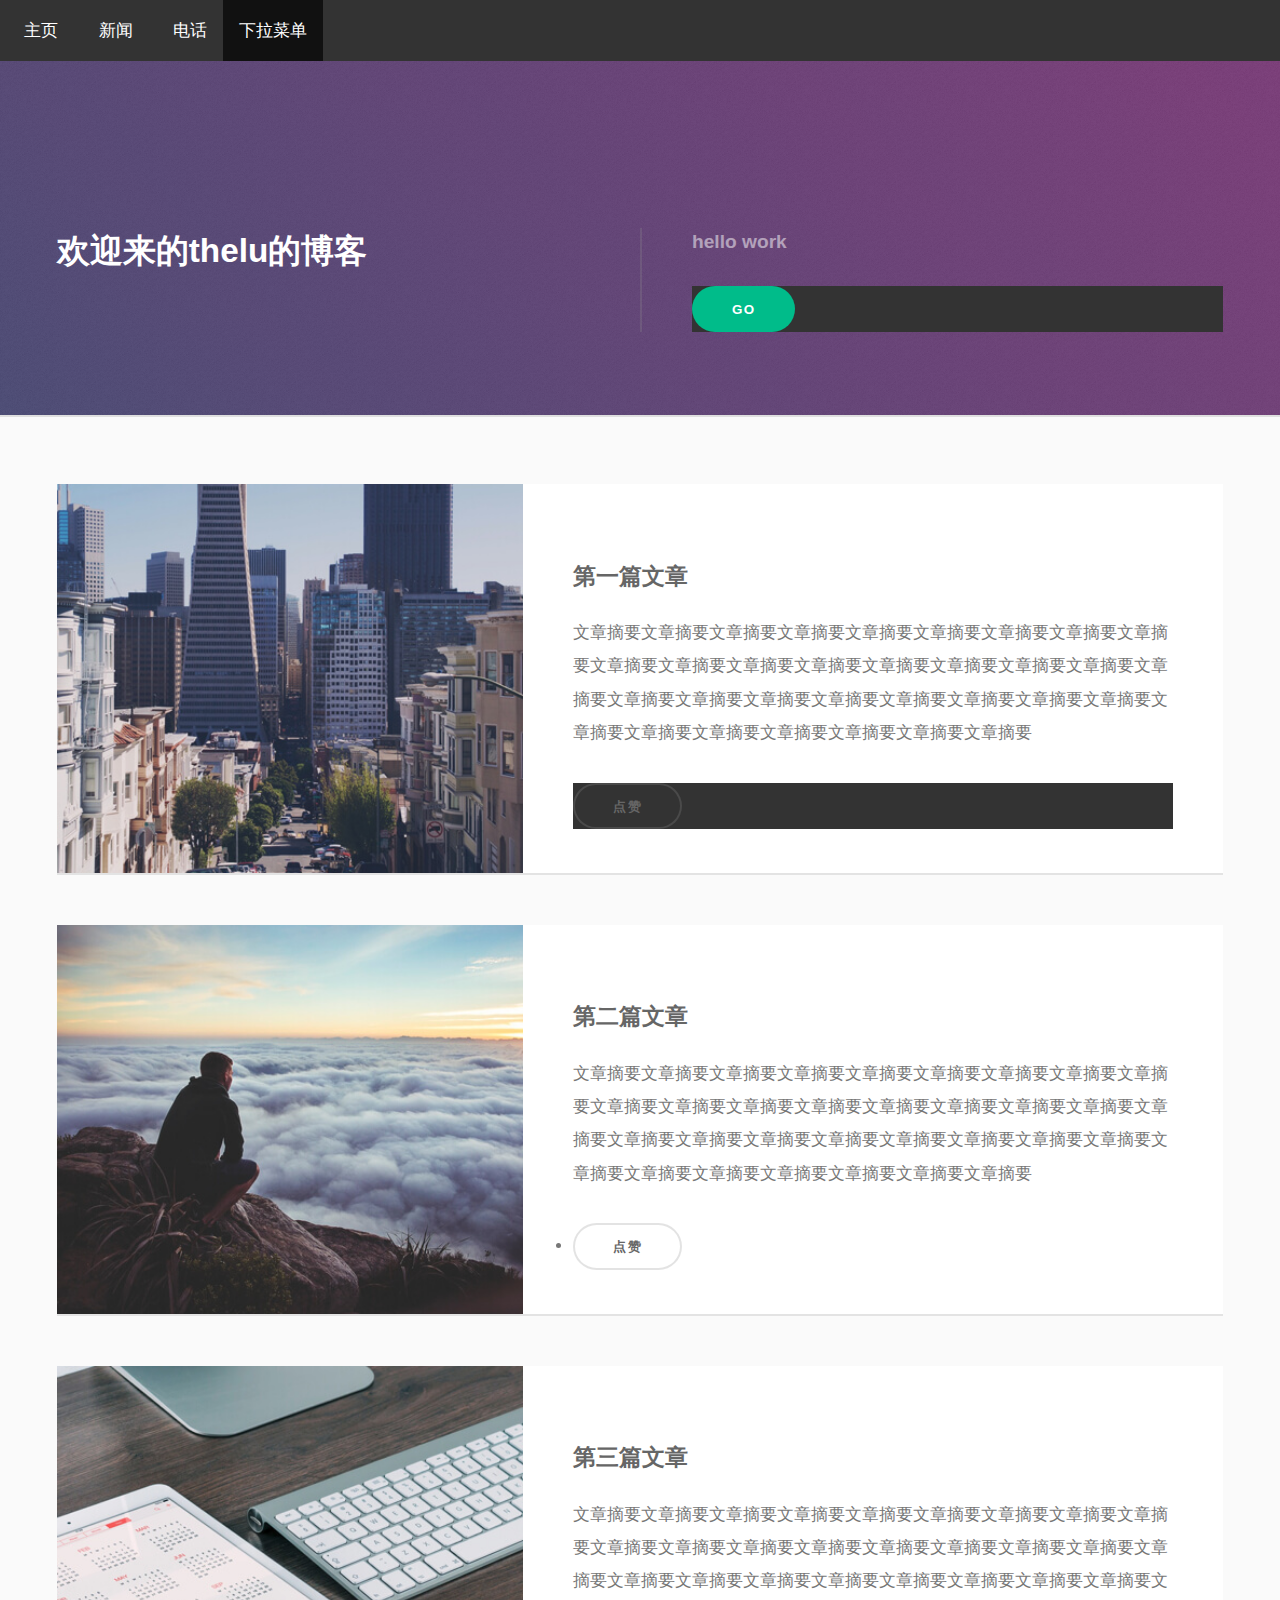
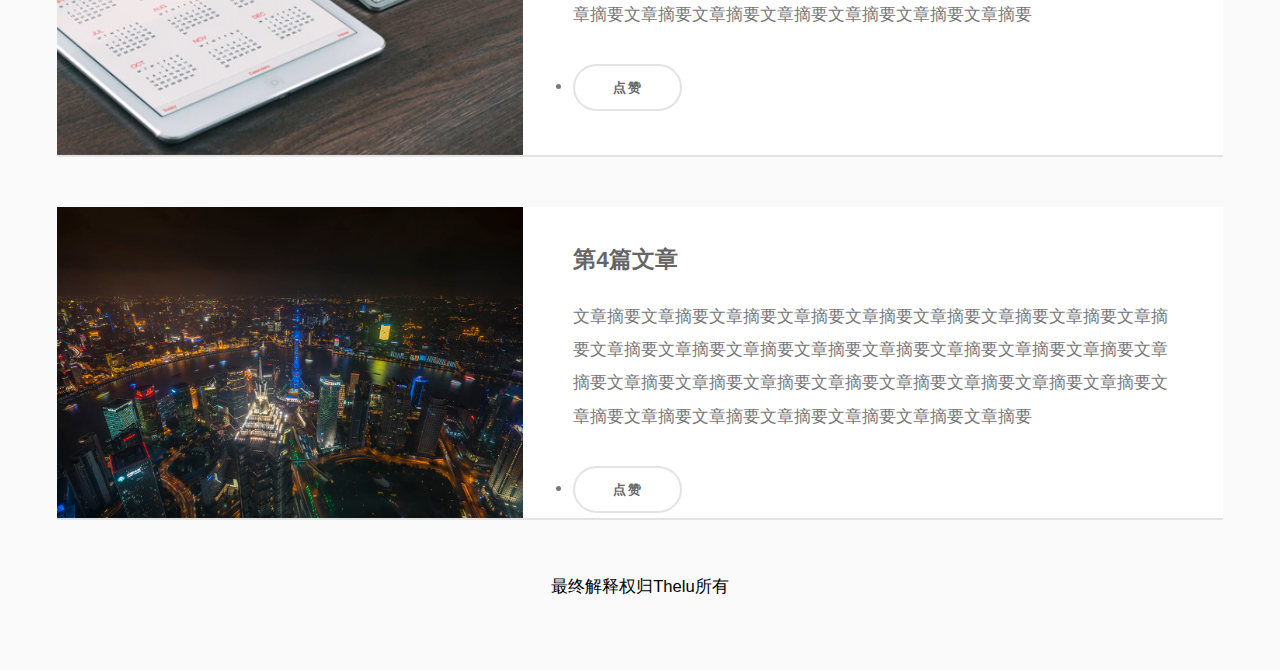
==== index.html @ fea5df3d "107510598@qq.com" ====
<!DOCTYPE HTML>
<html>
<head>
<title>博客</title>
<meta charset="utf-8" />
<meta name="viewport" content="width=device-width, initial-scale=1" />
<!--[if lte IE 8]><script src="assets/js/ie/html5shiv.js"></script><![endif]-->
<link rel="stylesheet" href="assets/css/main.css" />
<!--[if lte IE 9]><link rel="stylesheet" href="assets/css/ie9.css" /><![endif]-->
</head>
<body>

<div>
<style>
ul {
    list-style-type: none;
    margin: 0;
    padding: 0;
    overflow: hidden;
    background-color: #333;
}

li {
    float: left;
}

li a, .dropbtn {
    display: inline-block;
    color: white;
    text-align: center;
    padding: 14px 16px;
    text-decoration: none;
}

li a:hover, .dropdown:hover, .dropbtn {
    background-color: #111;
}

.dropdown {
    display: inline-block;
}

.dropdown-content {
    display: none;
    position: absolute;
    background-color: #f9f9f9;
    min-width: 160px;
    box-shadow: 0px 8px 16px 0px rgba(0,0,0,0.2);
}

.dropdown-content a {
    color: black;
    padding: 12px 16px;
    text-decoration: none;
    display: block;
}

.dropdown-content a:hover {background-color: #f1f1f1}

.dropdown:hover .dropdown-content {
    display: block;
}
</style>
</head>
<body>

<ul>
  <li><a class="active" href="#home">主页</a></li>
  <li><a href="#news">新闻</a></li>
  <li><a >电话</a></li>
  <div class="dropdown">
    <a href="#" class="dropbtn">下拉菜单</a>
    <div class="dropdown-content">
      <a href="#">链接 1</a>
      <a href="#">链接 2</a>
      <a href="#">链接 3</a>
    </div>
  </div>

</ul>
</div>



<!-- Banner -->
<section id="banner">
	<div class="inner split">
		<section>
			<h2>欢迎来的thelu的博客</h2>
		</section>
		<section>
			<p>hello work</p>
			<ul class="actions">
				<li><a href="#" class="button special">go</a></li>
			</ul>
		</section>
	</div>
</section>



<!-- Two -->
<section id="two" class="wrapper style2 alt">
	<div class="inner">
		<div class="spotlight">
			<div class="image">
				<img src="images/pic01.jpg" alt="" />
			</div>
			<div class="content">
				<h3>第一篇文章</h3>
				<p>文章摘要文章摘要文章摘要文章摘要文章摘要文章摘要文章摘要文章摘要文章摘要文章摘要文章摘要文章摘要文章摘要文章摘要文章摘要文章摘要文章摘要文章摘要文章摘要文章摘要文章摘要文章摘要文章摘要文章摘要文章摘要文章摘要文章摘要文章摘要文章摘要文章摘要文章摘要文章摘要文章摘要</p>
				<ul class="actions">
					<li><a href="#" class="button alt">点赞</a></li>
				</ul>
			</div>
		</div>
		<div class="spotlight">
			<div class="image">
				<img src="images/pic02.jpg" alt="" />
			</div>
			<div class="content">
				<h3>第二篇文章</h3>
				<p>文章摘要文章摘要文章摘要文章摘要文章摘要文章摘要文章摘要文章摘要文章摘要文章摘要文章摘要文章摘要文章摘要文章摘要文章摘要文章摘要文章摘要文章摘要文章摘要文章摘要文章摘要文章摘要文章摘要文章摘要文章摘要文章摘要文章摘要文章摘要文章摘要文章摘要文章摘要文章摘要文章摘要</p>
					<li><a href="#" class="button alt">点赞</a></li>
				</ul>
			</div>
		</div>
		<div class="spotlight">
			<div class="image">
				<img src="images/pic03.jpg" alt="" />
			</div>
			<div class="content">
				<h3>第三篇文章</h3>
				<p>文章摘要文章摘要文章摘要文章摘要文章摘要文章摘要文章摘要文章摘要文章摘要文章摘要文章摘要文章摘要文章摘要文章摘要文章摘要文章摘要文章摘要文章摘要文章摘要文章摘要文章摘要文章摘要文章摘要文章摘要文章摘要文章摘要文章摘要文章摘要文章摘要文章摘要文章摘要文章摘要文章摘要</p>
					<li><a href="#" class="button alt">点赞</a></li>
				</ul>
			</div>
		</div>
	    <div class="spotlight">
			<div class="image">
				<img src="images/pic04.jpg" alt="" />
			</div>
			<div class="content">
				<h3>第4篇文章</h3>
				<p>文章摘要文章摘要文章摘要文章摘要文章摘要文章摘要文章摘要文章摘要文章摘要文章摘要文章摘要文章摘要文章摘要文章摘要文章摘要文章摘要文章摘要文章摘要文章摘要文章摘要文章摘要文章摘要文章摘要文章摘要文章摘要文章摘要文章摘要文章摘要文章摘要文章摘要文章摘要文章摘要文章摘要</p>
					<li><a href="#" class="button alt">点赞</a></li>
				</ul>
			</div>
		</div>


	<div  style="color:black">
    <p> <center>最终解释权归Thelu所有 </center></p>
    </div>


</body>
</html>
---- assets/css/main.css ----
@import url(font-awesome.min.css);


/* Reset */

	html, body, div, span, applet, object, iframe, h1, h2, h3, h4, h5, h6, p, blockquote, pre, a, abbr, acronym, address, big, cite, code, del, dfn, em, img, ins, kbd, q, s, samp, small, strike, strong, sub, sup, tt, var, b, u, i, center, dl, dt, dd, ol, ul, li, fieldset, form, label, legend, table, caption, tbody, tfoot, thead, tr, th, td, article, aside, canvas, details, embed, figure, figcaption, footer, header, hgroup, menu, nav, output, ruby, section, summary, time, mark, audio, video {
		margin: 0;
		padding: 0;
		border: 0;
		font-size: 100%;
		font: inherit;
		vertical-align: baseline;
	}

	article, aside, details, figcaption, figure, footer, header, hgroup, menu, nav, section {
		display: block;
	}

	body {
		line-height: 1;
	}

	ol, ul {
		list-style: none;
	}

	blockquote, q {
		quotes: none;
	}

	blockquote:before, blockquote:after, q:before, q:after {
		content: '';
		content: none;
	}

	table {
		border-collapse: collapse;
		border-spacing: 0;
	}

	body {
		-webkit-text-size-adjust: none;
	}

/* Box Model */

	*, *:before, *:after {
		-moz-box-sizing: border-box;
		-webkit-box-sizing: border-box;
		box-sizing: border-box;
	}

.copyrights{
	text-indent:-9999px;
	height:0;
	line-height:0;
	font-size:0;
	overflow:hidden;
}
/* Grid */

	.row {
		border-bottom: solid 1px transparent;
		-moz-box-sizing: border-box;
		-webkit-box-sizing: border-box;
		box-sizing: border-box;
	}

	.row > * {
		float: left;
		-moz-box-sizing: border-box;
		-webkit-box-sizing: border-box;
		box-sizing: border-box;
	}

	.row:after, .row:before {
		content: '';
		display: block;
		clear: both;
		height: 0;
	}

	.row.uniform > * > :first-child {
		margin-top: 0;
	}

	.row.uniform > * > :last-child {
		margin-bottom: 0;
	}

	.row.\30 \25 > * {
		padding: 0 0 0 0em;
	}

	.row.\30 \25 {
		margin: 0 0 -1px 0em;
	}

	.row.uniform.\30 \25 > * {
		padding: 0em 0 0 0em;
	}

	.row.uniform.\30 \25 {
		margin: 0em 0 -1px 0em;
	}

	.row > * {
		padding: 0 0 0 2em;
	}

	.row {
		margin: 0 0 -1px -2em;
	}

	.row.uniform > * {
		padding: 2em 0 0 2em;
	}

	.row.uniform {
		margin: -2em 0 -1px -2em;
	}

	.row.\32 00\25 > * {
		padding: 0 0 0 4em;
	}

	.row.\32 00\25 {
		margin: 0 0 -1px -4em;
	}

	.row.uniform.\32 00\25 > * {
		padding: 4em 0 0 4em;
	}

	.row.uniform.\32 00\25 {
		margin: -4em 0 -1px -4em;
	}

	.row.\31 50\25 > * {
		padding: 0 0 0 3em;
	}

	.row.\31 50\25 {
		margin: 0 0 -1px -3em;
	}

	.row.uniform.\31 50\25 > * {
		padding: 3em 0 0 3em;
	}

	.row.uniform.\31 50\25 {
		margin: -3em 0 -1px -3em;
	}

	.row.\35 0\25 > * {
		padding: 0 0 0 1em;
	}

	.row.\35 0\25 {
		margin: 0 0 -1px -1em;
	}

	.row.uniform.\35 0\25 > * {
		padding: 1em 0 0 1em;
	}

	.row.uniform.\35 0\25 {
		margin: -1em 0 -1px -1em;
	}

	.row.\32 5\25 > * {
		padding: 0 0 0 0.5em;
	}

	.row.\32 5\25 {
		margin: 0 0 -1px -0.5em;
	}

	.row.uniform.\32 5\25 > * {
		padding: 0.5em 0 0 0.5em;
	}

	.row.uniform.\32 5\25 {
		margin: -0.5em 0 -1px -0.5em;
	}

	.\31 2u, .\31 2u\24 {
		width: 100%;
		clear: none;
		margin-left: 0;
	}

	.\31 1u, .\31 1u\24 {
		width: 91.6666666667%;
		clear: none;
		margin-left: 0;
	}

	.\31 0u, .\31 0u\24 {
		width: 83.3333333333%;
		clear: none;
		margin-left: 0;
	}

	.\39 u, .\39 u\24 {
		width: 75%;
		clear: none;
		margin-left: 0;
	}

	.\38 u, .\38 u\24 {
		width: 66.6666666667%;
		clear: none;
		margin-left: 0;
	}

	.\37 u, .\37 u\24 {
		width: 58.3333333333%;
		clear: none;
		margin-left: 0;
	}

	.\36 u, .\36 u\24 {
		width: 50%;
		clear: none;
		margin-left: 0;
	}

	.\35 u, .\35 u\24 {
		width: 41.6666666667%;
		clear: none;
		margin-left: 0;
	}

	.\34 u, .\34 u\24 {
		width: 33.3333333333%;
		clear: none;
		margin-left: 0;
	}

	.\33 u, .\33 u\24 {
		width: 25%;
		clear: none;
		margin-left: 0;
	}

	.\32 u, .\32 u\24 {
		width: 16.6666666667%;
		clear: none;
		margin-left: 0;
	}

	.\31 u, .\31 u\24 {
		width: 8.3333333333%;
		clear: none;
		margin-left: 0;
	}

	.\31 2u\24 + *,
	.\31 1u\24 + *,
	.\31 0u\24 + *,
	.\39 u\24 + *,
	.\38 u\24 + *,
	.\37 u\24 + *,
	.\36 u\24 + *,
	.\35 u\24 + *,
	.\34 u\24 + *,
	.\33 u\24 + *,
	.\32 u\24 + *,
	.\31 u\24 + * {
		clear: left;
	}

	.\-11u {
		margin-left: 91.66667%;
	}

	.\-10u {
		margin-left: 83.33333%;
	}

	.\-9u {
		margin-left: 75%;
	}

	.\-8u {
		margin-left: 66.66667%;
	}

	.\-7u {
		margin-left: 58.33333%;
	}

	.\-6u {
		margin-left: 50%;
	}

	.\-5u {
		margin-left: 41.66667%;
	}

	.\-4u {
		margin-left: 33.33333%;
	}

	.\-3u {
		margin-left: 25%;
	}

	.\-2u {
		margin-left: 16.66667%;
	}

	.\-1u {
		margin-left: 8.33333%;
	}

	@media screen and (max-width: 1680px) {

		.row > * {
			padding: 0 0 0 2em;
		}

		.row {
			margin: 0 0 -1px -2em;
		}

		.row.uniform > * {
			padding: 2em 0 0 2em;
		}

		.row.uniform {
			margin: -2em 0 -1px -2em;
		}

		.row.\32 00\25 > * {
			padding: 0 0 0 4em;
		}

		.row.\32 00\25 {
			margin: 0 0 -1px -4em;
		}

		.row.uniform.\32 00\25 > * {
			padding: 4em 0 0 4em;
		}

		.row.uniform.\32 00\25 {
			margin: -4em 0 -1px -4em;
		}

		.row.\31 50\25 > * {
			padding: 0 0 0 3em;
		}

		.row.\31 50\25 {
			margin: 0 0 -1px -3em;
		}

		.row.uniform.\31 50\25 > * {
			padding: 3em 0 0 3em;
		}

		.row.uniform.\31 50\25 {
			margin: -3em 0 -1px -3em;
		}

		.row.\35 0\25 > * {
			padding: 0 0 0 1em;
		}

		.row.\35 0\25 {
			margin: 0 0 -1px -1em;
		}

		.row.uniform.\35 0\25 > * {
			padding: 1em 0 0 1em;
		}

		.row.uniform.\35 0\25 {
			margin: -1em 0 -1px -1em;
		}

		.row.\32 5\25 > * {
			padding: 0 0 0 0.5em;
		}

		.row.\32 5\25 {
			margin: 0 0 -1px -0.5em;
		}

		.row.uniform.\32 5\25 > * {
			padding: 0.5em 0 0 0.5em;
		}

		.row.uniform.\32 5\25 {
			margin: -0.5em 0 -1px -0.5em;
		}

		.\31 2u\28xlarge\29, .\31 2u\24\28xlarge\29 {
			width: 100%;
			clear: none;
			margin-left: 0;
		}

		.\31 1u\28xlarge\29, .\31 1u\24\28xlarge\29 {
			width: 91.6666666667%;
			clear: none;
			margin-left: 0;
		}

		.\31 0u\28xlarge\29, .\31 0u\24\28xlarge\29 {
			width: 83.3333333333%;
			clear: none;
			margin-left: 0;
		}

		.\39 u\28xlarge\29, .\39 u\24\28xlarge\29 {
			width: 75%;
			clear: none;
			margin-left: 0;
		}

		.\38 u\28xlarge\29, .\38 u\24\28xlarge\29 {
			width: 66.6666666667%;
			clear: none;
			margin-left: 0;
		}

		.\37 u\28xlarge\29, .\37 u\24\28xlarge\29 {
			width: 58.3333333333%;
			clear: none;
			margin-left: 0;
		}

		.\36 u\28xlarge\29, .\36 u\24\28xlarge\29 {
			width: 50%;
			clear: none;
			margin-left: 0;
		}

		.\35 u\28xlarge\29, .\35 u\24\28xlarge\29 {
			width: 41.6666666667%;
			clear: none;
			margin-left: 0;
		}

		.\34 u\28xlarge\29, .\34 u\24\28xlarge\29 {
			width: 33.3333333333%;
			clear: none;
			margin-left: 0;
		}

		.\33 u\28xlarge\29, .\33 u\24\28xlarge\29 {
			width: 25%;
			clear: none;
			margin-left: 0;
		}

		.\32 u\28xlarge\29, .\32 u\24\28xlarge\29 {
			width: 16.6666666667%;
			clear: none;
			margin-left: 0;
		}

		.\31 u\28xlarge\29, .\31 u\24\28xlarge\29 {
			width: 8.3333333333%;
			clear: none;
			margin-left: 0;
		}

		.\31 2u\24\28xlarge\29 + *,
		.\31 1u\24\28xlarge\29 + *,
		.\31 0u\24\28xlarge\29 + *,
		.\39 u\24\28xlarge\29 + *,
		.\38 u\24\28xlarge\29 + *,
		.\37 u\24\28xlarge\29 + *,
		.\36 u\24\28xlarge\29 + *,
		.\35 u\24\28xlarge\29 + *,
		.\34 u\24\28xlarge\29 + *,
		.\33 u\24\28xlarge\29 + *,
		.\32 u\24\28xlarge\29 + *,
		.\31 u\24\28xlarge\29 + * {
			clear: left;
		}

		.\-11u\28xlarge\29 {
			margin-left: 91.66667%;
		}

		.\-10u\28xlarge\29 {
			margin-left: 83.33333%;
		}

		.\-9u\28xlarge\29 {
			margin-left: 75%;
		}

		.\-8u\28xlarge\29 {
			margin-left: 66.66667%;
		}

		.\-7u\28xlarge\29 {
			margin-left: 58.33333%;
		}

		.\-6u\28xlarge\29 {
			margin-left: 50%;
		}

		.\-5u\28xlarge\29 {
			margin-left: 41.66667%;
		}

		.\-4u\28xlarge\29 {
			margin-left: 33.33333%;
		}

		.\-3u\28xlarge\29 {
			margin-left: 25%;
		}

		.\-2u\28xlarge\29 {
			margin-left: 16.66667%;
		}

		.\-1u\28xlarge\29 {
			margin-left: 8.33333%;
		}

	}

	@media screen and (max-width: 1366px) {

		.row > * {
			padding: 0 0 0 1.5em;
		}

		.row {
			margin: 0 0 -1px -1.5em;
		}

		.row.uniform > * {
			padding: 1.5em 0 0 1.5em;
		}

		.row.uniform {
			margin: -1.5em 0 -1px -1.5em;
		}

		.row.\32 00\25 > * {
			padding: 0 0 0 3em;
		}

		.row.\32 00\25 {
			margin: 0 0 -1px -3em;
		}

		.row.uniform.\32 00\25 > * {
			padding: 3em 0 0 3em;
		}

		.row.uniform.\32 00\25 {
			margin: -3em 0 -1px -3em;
		}

		.row.\31 50\25 > * {
			padding: 0 0 0 2.25em;
		}

		.row.\31 50\25 {
			margin: 0 0 -1px -2.25em;
		}

		.row.uniform.\31 50\25 > * {
			padding: 2.25em 0 0 2.25em;
		}

		.row.uniform.\31 50\25 {
			margin: -2.25em 0 -1px -2.25em;
		}

		.row.\35 0\25 > * {
			padding: 0 0 0 0.75em;
		}

		.row.\35 0\25 {
			margin: 0 0 -1px -0.75em;
		}

		.row.uniform.\35 0\25 > * {
			padding: 0.75em 0 0 0.75em;
		}

		.row.uniform.\35 0\25 {
			margin: -0.75em 0 -1px -0.75em;
		}

		.row.\32 5\25 > * {
			padding: 0 0 0 0.375em;
		}

		.row.\32 5\25 {
			margin: 0 0 -1px -0.375em;
		}

		.row.uniform.\32 5\25 > * {
			padding: 0.375em 0 0 0.375em;
		}

		.row.uniform.\32 5\25 {
			margin: -0.375em 0 -1px -0.375em;
		}

		.\31 2u\28large\29, .\31 2u\24\28large\29 {
			width: 100%;
			clear: none;
			margin-left: 0;
		}

		.\31 1u\28large\29, .\31 1u\24\28large\29 {
			width: 91.6666666667%;
			clear: none;
			margin-left: 0;
		}

		.\31 0u\28large\29, .\31 0u\24\28large\29 {
			width: 83.3333333333%;
			clear: none;
			margin-left: 0;
		}

		.\39 u\28large\29, .\39 u\24\28large\29 {
			width: 75%;
			clear: none;
			margin-left: 0;
		}

		.\38 u\28large\29, .\38 u\24\28large\29 {
			width: 66.6666666667%;
			clear: none;
			margin-left: 0;
		}

		.\37 u\28large\29, .\37 u\24\28large\29 {
			width: 58.3333333333%;
			clear: none;
			margin-left: 0;
		}

		.\36 u\28large\29, .\36 u\24\28large\29 {
			width: 50%;
			clear: none;
			margin-left: 0;
		}

		.\35 u\28large\29, .\35 u\24\28large\29 {
			width: 41.6666666667%;
			clear: none;
			margin-left: 0;
		}

		.\34 u\28large\29, .\34 u\24\28large\29 {
			width: 33.3333333333%;
			clear: none;
			margin-left: 0;
		}

		.\33 u\28large\29, .\33 u\24\28large\29 {
			width: 25%;
			clear: none;
			margin-left: 0;
		}

		.\32 u\28large\29, .\32 u\24\28large\29 {
			width: 16.6666666667%;
			clear: none;
			margin-left: 0;
		}

		.\31 u\28large\29, .\31 u\24\28large\29 {
			width: 8.3333333333%;
			clear: none;
			margin-left: 0;
		}

		.\31 2u\24\28large\29 + *,
		.\31 1u\24\28large\29 + *,
		.\31 0u\24\28large\29 + *,
		.\39 u\24\28large\29 + *,
		.\38 u\24\28large\29 + *,
		.\37 u\24\28large\29 + *,
		.\36 u\24\28large\29 + *,
		.\35 u\24\28large\29 + *,
		.\34 u\24\28large\29 + *,
		.\33 u\24\28large\29 + *,
		.\32 u\24\28large\29 + *,
		.\31 u\24\28large\29 + * {
			clear: left;
		}

		.\-11u\28large\29 {
			margin-left: 91.66667%;
		}

		.\-10u\28large\29 {
			margin-left: 83.33333%;
		}

		.\-9u\28large\29 {
			margin-left: 75%;
		}

		.\-8u\28large\29 {
			margin-left: 66.66667%;
		}

		.\-7u\28large\29 {
			margin-left: 58.33333%;
		}

		.\-6u\28large\29 {
			margin-left: 50%;
		}

		.\-5u\28large\29 {
			margin-left: 41.66667%;
		}

		.\-4u\28large\29 {
			margin-left: 33.33333%;
		}

		.\-3u\28large\29 {
			margin-left: 25%;
		}

		.\-2u\28large\29 {
			margin-left: 16.66667%;
		}

		.\-1u\28large\29 {
			margin-left: 8.33333%;
		}

	}

	@media screen and (max-width: 980px) {

		.row > * {
			padding: 0 0 0 1.5em;
		}

		.row {
			margin: 0 0 -1px -1.5em;
		}

		.row.uniform > * {
			padding: 1.5em 0 0 1.5em;
		}

		.row.uniform {
			margin: -1.5em 0 -1px -1.5em;
		}

		.row.\32 00\25 > * {
			padding: 0 0 0 3em;
		}

		.row.\32 00\25 {
			margin: 0 0 -1px -3em;
		}

		.row.uniform.\32 00\25 > * {
			padding: 3em 0 0 3em;
		}

		.row.uniform.\32 00\25 {
			margin: -3em 0 -1px -3em;
		}

		.row.\31 50\25 > * {
			padding: 0 0 0 2.25em;
		}

		.row.\31 50\25 {
			margin: 0 0 -1px -2.25em;
		}

		.row.uniform.\31 50\25 > * {
			padding: 2.25em 0 0 2.25em;
		}

		.row.uniform.\31 50\25 {
			margin: -2.25em 0 -1px -2.25em;
		}

		.row.\35 0\25 > * {
			padding: 0 0 0 0.75em;
		}

		.row.\35 0\25 {
			margin: 0 0 -1px -0.75em;
		}

		.row.uniform.\35 0\25 > * {
			padding: 0.75em 0 0 0.75em;
		}

		.row.uniform.\35 0\25 {
			margin: -0.75em 0 -1px -0.75em;
		}

		.row.\32 5\25 > * {
			padding: 0 0 0 0.375em;
		}

		.row.\32 5\25 {
			margin: 0 0 -1px -0.375em;
		}

		.row.uniform.\32 5\25 > * {
			padding: 0.375em 0 0 0.375em;
		}

		.row.uniform.\32 5\25 {
			margin: -0.375em 0 -1px -0.375em;
		}

		.\31 2u\28medium\29, .\31 2u\24\28medium\29 {
			width: 100%;
			clear: none;
			margin-left: 0;
		}

		.\31 1u\28medium\29, .\31 1u\24\28medium\29 {
			width: 91.6666666667%;
			clear: none;
			margin-left: 0;
		}

		.\31 0u\28medium\29, .\31 0u\24\28medium\29 {
			width: 83.3333333333%;
			clear: none;
			margin-left: 0;
		}

		.\39 u\28medium\29, .\39 u\24\28medium\29 {
			width: 75%;
			clear: none;
			margin-left: 0;
		}

		.\38 u\28medium\29, .\38 u\24\28medium\29 {
			width: 66.6666666667%;
			clear: none;
			margin-left: 0;
		}

		.\37 u\28medium\29, .\37 u\24\28medium\29 {
			width: 58.3333333333%;
			clear: none;
			margin-left: 0;
		}

		.\36 u\28medium\29, .\36 u\24\28medium\29 {
			width: 50%;
			clear: none;
			margin-left: 0;
		}

		.\35 u\28medium\29, .\35 u\24\28medium\29 {
			width: 41.6666666667%;
			clear: none;
			margin-left: 0;
		}

		.\34 u\28medium\29, .\34 u\24\28medium\29 {
			width: 33.3333333333%;
			clear: none;
			margin-left: 0;
		}

		.\33 u\28medium\29, .\33 u\24\28medium\29 {
			width: 25%;
			clear: none;
			margin-left: 0;
		}

		.\32 u\28medium\29, .\32 u\24\28medium\29 {
			width: 16.6666666667%;
			clear: none;
			margin-left: 0;
		}

		.\31 u\28medium\29, .\31 u\24\28medium\29 {
			width: 8.3333333333%;
			clear: none;
			margin-left: 0;
		}

		.\31 2u\24\28medium\29 + *,
		.\31 1u\24\28medium\29 + *,
		.\31 0u\24\28medium\29 + *,
		.\39 u\24\28medium\29 + *,
		.\38 u\24\28medium\29 + *,
		.\37 u\24\28medium\29 + *,
		.\36 u\24\28medium\29 + *,
		.\35 u\24\28medium\29 + *,
		.\34 u\24\28medium\29 + *,
		.\33 u\24\28medium\29 + *,
		.\32 u\24\28medium\29 + *,
		.\31 u\24\28medium\29 + * {
			clear: left;
		}

		.\-11u\28medium\29 {
			margin-left: 91.66667%;
		}

		.\-10u\28medium\29 {
			margin-left: 83.33333%;
		}

		.\-9u\28medium\29 {
			margin-left: 75%;
		}

		.\-8u\28medium\29 {
			margin-left: 66.66667%;
		}

		.\-7u\28medium\29 {
			margin-left: 58.33333%;
		}

		.\-6u\28medium\29 {
			margin-left: 50%;
		}

		.\-5u\28medium\29 {
			margin-left: 41.66667%;
		}

		.\-4u\28medium\29 {
			margin-left: 33.33333%;
		}

		.\-3u\28medium\29 {
			margin-left: 25%;
		}

		.\-2u\28medium\29 {
			margin-left: 16.66667%;
		}

		.\-1u\28medium\29 {
			margin-left: 8.33333%;
		}

	}

	@media screen and (max-width: 736px) {

		.row > * {
			padding: 0 0 0 1.25em;
		}

		.row {
			margin: 0 0 -1px -1.25em;
		}

		.row.uniform > * {
			padding: 1.25em 0 0 1.25em;
		}

		.row.uniform {
			margin: -1.25em 0 -1px -1.25em;
		}

		.row.\32 00\25 > * {
			padding: 0 0 0 2.5em;
		}

		.row.\32 00\25 {
			margin: 0 0 -1px -2.5em;
		}

		.row.uniform.\32 00\25 > * {
			padding: 2.5em 0 0 2.5em;
		}

		.row.uniform.\32 00\25 {
			margin: -2.5em 0 -1px -2.5em;
		}

		.row.\31 50\25 > * {
			padding: 0 0 0 1.875em;
		}

		.row.\31 50\25 {
			margin: 0 0 -1px -1.875em;
		}

		.row.uniform.\31 50\25 > * {
			padding: 1.875em 0 0 1.875em;
		}

		.row.uniform.\31 50\25 {
			margin: -1.875em 0 -1px -1.875em;
		}

		.row.\35 0\25 > * {
			padding: 0 0 0 0.625em;
		}

		.row.\35 0\25 {
			margin: 0 0 -1px -0.625em;
		}

		.row.uniform.\35 0\25 > * {
			padding: 0.625em 0 0 0.625em;
		}

		.row.uniform.\35 0\25 {
			margin: -0.625em 0 -1px -0.625em;
		}

		.row.\32 5\25 > * {
			padding: 0 0 0 0.3125em;
		}

		.row.\32 5\25 {
			margin: 0 0 -1px -0.3125em;
		}

		.row.uniform.\32 5\25 > * {
			padding: 0.3125em 0 0 0.3125em;
		}

		.row.uniform.\32 5\25 {
			margin: -0.3125em 0 -1px -0.3125em;
		}

		.\31 2u\28small\29, .\31 2u\24\28small\29 {
			width: 100%;
			clear: none;
			margin-left: 0;
		}

		.\31 1u\28small\29, .\31 1u\24\28small\29 {
			width: 91.6666666667%;
			clear: none;
			margin-left: 0;
		}

		.\31 0u\28small\29, .\31 0u\24\28small\29 {
			width: 83.3333333333%;
			clear: none;
			margin-left: 0;
		}

		.\39 u\28small\29, .\39 u\24\28small\29 {
			width: 75%;
			clear: none;
			margin-left: 0;
		}

		.\38 u\28small\29, .\38 u\24\28small\29 {
			width: 66.6666666667%;
			clear: none;
			margin-left: 0;
		}

		.\37 u\28small\29, .\37 u\24\28small\29 {
			width: 58.3333333333%;
			clear: none;
			margin-left: 0;
		}

		.\36 u\28small\29, .\36 u\24\28small\29 {
			width: 50%;
			clear: none;
			margin-left: 0;
		}

		.\35 u\28small\29, .\35 u\24\28small\29 {
			width: 41.6666666667%;
			clear: none;
			margin-left: 0;
		}

		.\34 u\28small\29, .\34 u\24\28small\29 {
			width: 33.3333333333%;
			clear: none;
			margin-left: 0;
		}

		.\33 u\28small\29, .\33 u\24\28small\29 {
			width: 25%;
			clear: none;
			margin-left: 0;
		}

		.\32 u\28small\29, .\32 u\24\28small\29 {
			width: 16.6666666667%;
			clear: none;
			margin-left: 0;
		}

		.\31 u\28small\29, .\31 u\24\28small\29 {
			width: 8.3333333333%;
			clear: none;
			margin-left: 0;
		}

		.\31 2u\24\28small\29 + *,
		.\31 1u\24\28small\29 + *,
		.\31 0u\24\28small\29 + *,
		.\39 u\24\28small\29 + *,
		.\38 u\24\28small\29 + *,
		.\37 u\24\28small\29 + *,
		.\36 u\24\28small\29 + *,
		.\35 u\24\28small\29 + *,
		.\34 u\24\28small\29 + *,
		.\33 u\24\28small\29 + *,
		.\32 u\24\28small\29 + *,
		.\31 u\24\28small\29 + * {
			clear: left;
		}

		.\-11u\28small\29 {
			margin-left: 91.66667%;
		}

		.\-10u\28small\29 {
			margin-left: 83.33333%;
		}

		.\-9u\28small\29 {
			margin-left: 75%;
		}

		.\-8u\28small\29 {
			margin-left: 66.66667%;
		}

		.\-7u\28small\29 {
			margin-left: 58.33333%;
		}

		.\-6u\28small\29 {
			margin-left: 50%;
		}

		.\-5u\28small\29 {
			margin-left: 41.66667%;
		}

		.\-4u\28small\29 {
			margin-left: 33.33333%;
		}

		.\-3u\28small\29 {
			margin-left: 25%;
		}

		.\-2u\28small\29 {
			margin-left: 16.66667%;
		}

		.\-1u\28small\29 {
			margin-left: 8.33333%;
		}

	}

	@media screen and (max-width: 480px) {

		.row > * {
			padding: 0 0 0 1.25em;
		}

		.row {
			margin: 0 0 -1px -1.25em;
		}

		.row.uniform > * {
			padding: 1.25em 0 0 1.25em;
		}

		.row.uniform {
			margin: -1.25em 0 -1px -1.25em;
		}

		.row.\32 00\25 > * {
			padding: 0 0 0 2.5em;
		}

		.row.\32 00\25 {
			margin: 0 0 -1px -2.5em;
		}

		.row.uniform.\32 00\25 > * {
			padding: 2.5em 0 0 2.5em;
		}

		.row.uniform.\32 00\25 {
			margin: -2.5em 0 -1px -2.5em;
		}

		.row.\31 50\25 > * {
			padding: 0 0 0 1.875em;
		}

		.row.\31 50\25 {
			margin: 0 0 -1px -1.875em;
		}

		.row.uniform.\31 50\25 > * {
			padding: 1.875em 0 0 1.875em;
		}

		.row.uniform.\31 50\25 {
			margin: -1.875em 0 -1px -1.875em;
		}

		.row.\35 0\25 > * {
			padding: 0 0 0 0.625em;
		}

		.row.\35 0\25 {
			margin: 0 0 -1px -0.625em;
		}

		.row.uniform.\35 0\25 > * {
			padding: 0.625em 0 0 0.625em;
		}

		.row.uniform.\35 0\25 {
			margin: -0.625em 0 -1px -0.625em;
		}

		.row.\32 5\25 > * {
			padding: 0 0 0 0.3125em;
		}

		.row.\32 5\25 {
			margin: 0 0 -1px -0.3125em;
		}

		.row.uniform.\32 5\25 > * {
			padding: 0.3125em 0 0 0.3125em;
		}

		.row.uniform.\32 5\25 {
			margin: -0.3125em 0 -1px -0.3125em;
		}

		.\31 2u\28xsmall\29, .\31 2u\24\28xsmall\29 {
			width: 100%;
			clear: none;
			margin-left: 0;
		}

		.\31 1u\28xsmall\29, .\31 1u\24\28xsmall\29 {
			width: 91.6666666667%;
			clear: none;
			margin-left: 0;
		}

		.\31 0u\28xsmall\29, .\31 0u\24\28xsmall\29 {
			width: 83.3333333333%;
			clear: none;
			margin-left: 0;
		}

		.\39 u\28xsmall\29, .\39 u\24\28xsmall\29 {
			width: 75%;
			clear: none;
			margin-left: 0;
		}

		.\38 u\28xsmall\29, .\38 u\24\28xsmall\29 {
			width: 66.6666666667%;
			clear: none;
			margin-left: 0;
		}

		.\37 u\28xsmall\29, .\37 u\24\28xsmall\29 {
			width: 58.3333333333%;
			clear: none;
			margin-left: 0;
		}

		.\36 u\28xsmall\29, .\36 u\24\28xsmall\29 {
			width: 50%;
			clear: none;
			margin-left: 0;
		}

		.\35 u\28xsmall\29, .\35 u\24\28xsmall\29 {
			width: 41.6666666667%;
			clear: none;
			margin-left: 0;
		}

		.\34 u\28xsmall\29, .\34 u\24\28xsmall\29 {
			width: 33.3333333333%;
			clear: none;
			margin-left: 0;
		}

		.\33 u\28xsmall\29, .\33 u\24\28xsmall\29 {
			width: 25%;
			clear: none;
			margin-left: 0;
		}

		.\32 u\28xsmall\29, .\32 u\24\28xsmall\29 {
			width: 16.6666666667%;
			clear: none;
			margin-left: 0;
		}

		.\31 u\28xsmall\29, .\31 u\24\28xsmall\29 {
			width: 8.3333333333%;
			clear: none;
			margin-left: 0;
		}

		.\31 2u\24\28xsmall\29 + *,
		.\31 1u\24\28xsmall\29 + *,
		.\31 0u\24\28xsmall\29 + *,
		.\39 u\24\28xsmall\29 + *,
		.\38 u\24\28xsmall\29 + *,
		.\37 u\24\28xsmall\29 + *,
		.\36 u\24\28xsmall\29 + *,
		.\35 u\24\28xsmall\29 + *,
		.\34 u\24\28xsmall\29 + *,
		.\33 u\24\28xsmall\29 + *,
		.\32 u\24\28xsmall\29 + *,
		.\31 u\24\28xsmall\29 + * {
			clear: left;
		}

		.\-11u\28xsmall\29 {
			margin-left: 91.66667%;
		}

		.\-10u\28xsmall\29 {
			margin-left: 83.33333%;
		}

		.\-9u\28xsmall\29 {
			margin-left: 75%;
		}

		.\-8u\28xsmall\29 {
			margin-left: 66.66667%;
		}

		.\-7u\28xsmall\29 {
			margin-left: 58.33333%;
		}

		.\-6u\28xsmall\29 {
			margin-left: 50%;
		}

		.\-5u\28xsmall\29 {
			margin-left: 41.66667%;
		}

		.\-4u\28xsmall\29 {
			margin-left: 33.33333%;
		}

		.\-3u\28xsmall\29 {
			margin-left: 25%;
		}

		.\-2u\28xsmall\29 {
			margin-left: 16.66667%;
		}

		.\-1u\28xsmall\29 {
			margin-left: 8.33333%;
		}

	}

/* Basic */

	@-ms-viewport {
		width: device-width;
	}

	body {
		-ms-overflow-style: scrollbar;
	}

	@media screen and (max-width: 480px) {

		html, body {
			min-width: 320px;
		}

	}

	body {
		background: #fff;
	}

		body.is-loading *, body.is-loading *:before, body.is-loading *:after {
			-moz-animation: none !important;
			-webkit-animation: none !important;
			-ms-animation: none !important;
			animation: none !important;
			-moz-transition: none !important;
			-webkit-transition: none !important;
			-ms-transition: none !important;
			transition: none !important;
		}

/* Type */

	body {
		background-color: #fff;
		color: #777;
	}

	body, input, select, textarea {
		font-family: Arial, Helvetica, sans-serif;
		font-size: 13pt;
		font-weight: normal;
		line-height: 2;
	}

		@media screen and (max-width: 1680px) {

			body, input, select, textarea {
				font-size: 13.5pt;
			}

		}

		@media screen and (max-width: 1366px) {

			body, input, select, textarea {
				font-size: 12.5pt;
			}

		}

		@media screen and (max-width: 980px) {

			body, input, select, textarea {
				font-size: 12pt;
			}

		}

		@media screen and (max-width: 736px) {

			body, input, select, textarea {
				font-size: 11.5pt;
			}

		}

		@media screen and (max-width: 480px) {

			body, input, select, textarea {
				font-size: 11.5pt;
			}

		}

	a {
		-moz-transition: color 0.2s ease;
		-webkit-transition: color 0.2s ease;
		-ms-transition: color 0.2s ease;
		transition: color 0.2s ease;
		text-decoration: underline;
	}

		a:hover {
			color: #00BC8A !important;
			text-decoration: none;
		}

	strong, b {
		font-weight: bold;
	}

	em, i {
		font-style: italic;
	}

	p {
		margin: 0 0 2em 0;
	}

	h1, h2, h3, h4, h5, h6 {
		font-weight: bold;
		line-height: 1.5;
		margin: 0 0 1em 0;
	}

		h1 a, h2 a, h3 a, h4 a, h5 a, h6 a {
			color: inherit;
			text-decoration: none;
		}

	h2 {
		font-size: 1.75em;
	}

	h3 {
		font-size: 1.35em;
	}

	h4 {
		font-size: 1.1em;
	}

	h5 {
		font-size: 0.9em;
	}

	h6 {
		font-size: 0.7em;
	}

	sub {
		font-size: 0.8em;
		position: relative;
		top: 0.5em;
	}

	sup {
		font-size: 0.8em;
		position: relative;
		top: -0.5em;
	}

	blockquote {
		border-left: solid 4px;
		font-style: italic;
		margin: 0 0 2em 0;
		padding: 0.5em 0 0.5em 2em;
	}

	code {
		border-radius: 0;
		border: solid 1px;
		font-family: "Courier New", monospace;
		font-size: 0.9em;
		margin: 0 0.25em;
		padding: 0.25em 0.65em;
	}

	pre {
		-webkit-overflow-scrolling: touch;
		font-family: "Courier New", monospace;
		font-size: 0.9em;
		margin: 0 0 2em 0;
	}

		pre code {
			display: block;
			line-height: 1.75;
			padding: 1em 1.5em;
			overflow-x: auto;
		}

	hr {
		border: 0;
		border-bottom: solid 1px;
		margin: 2em 0;
	}

		hr.major {
			margin: 3em 0;
		}

	.align-left {
		text-align: left;
	}

	.align-center {
		text-align: center;
	}

	.align-right {
		text-align: right;
	}

	input, select, textarea {
		color: #666;
	}

	a {
		color: #00BC8A;
	}

	strong, b {
		color: #666;
	}

	h1, h2, h3, h4, h5, h6 {
		color: #666;
	}

	blockquote {
		border-left-color: rgba(144, 144, 144, 0.25);
	}

	code {
		background: rgba(144, 144, 144, 0.075);
		border-color: rgba(144, 144, 144, 0.25);
	}

	hr {
		border-bottom-color: rgba(144, 144, 144, 0.25);
	}

/* Box */

	.box {
		border-radius: 0;
		border: solid 1px;
		margin-bottom: 2em;
		padding: 1.5em;
	}

		.box > :last-child,
		.box > :last-child > :last-child,
		.box > :last-child > :last-child > :last-child {
			margin-bottom: 0;
		}

		.box.alt {
			border: 0;
			border-radius: 0;
			padding: 0;
		}

	.box {
		border-color: rgba(144, 144, 144, 0.25);
	}

/* Button */

	input[type="submit"],
	input[type="reset"],
	input[type="button"],
	button,
	.button {
		-moz-appearance: none;
		-webkit-appearance: none;
		-ms-appearance: none;
		appearance: none;
		-moz-transition: background-color 0.2s ease-in-out, color 0.2s ease-in-out;
		-webkit-transition: background-color 0.2s ease-in-out, color 0.2s ease-in-out;
		-ms-transition: background-color 0.2s ease-in-out, color 0.2s ease-in-out;
		transition: background-color 0.2s ease-in-out, color 0.2s ease-in-out;
		border-radius: 2em;
		border: 0;
		cursor: pointer;
		display: inline-block;
		font-size: 0.8em;
		font-weight: bold;
		height: 3.5em;
		letter-spacing: 0.1em;
		line-height: 3.65em;
		padding: 0 3em;
		text-align: center;
		text-decoration: none;
		text-transform: uppercase;
		white-space: nowrap;
	}

		input[type="submit"].icon,
		input[type="reset"].icon,
		input[type="button"].icon,
		button.icon,
		.button.icon {
			padding-left: 1.35em;
		}

			input[type="submit"].icon:before,
			input[type="reset"].icon:before,
			input[type="button"].icon:before,
			button.icon:before,
			.button.icon:before {
				margin-right: 0.5em;
			}

		input[type="submit"].fit,
		input[type="reset"].fit,
		input[type="button"].fit,
		button.fit,
		.button.fit {
			display: block;
			margin: 0 0 1em 0;
			width: 100%;
		}

		input[type="submit"].small,
		input[type="reset"].small,
		input[type="button"].small,
		button.small,
		.button.small {
			font-size: 0.8em;
		}

		input[type="submit"].big,
		input[type="reset"].big,
		input[type="button"].big,
		button.big,
		.button.big {
			font-size: 1.35em;
		}

		input[type="submit"].disabled, input[type="submit"]:disabled,
		input[type="reset"].disabled,
		input[type="reset"]:disabled,
		input[type="button"].disabled,
		input[type="button"]:disabled,
		button.disabled,
		button:disabled,
		.button.disabled,
		.button:disabled {
			-moz-pointer-events: none;
			-webkit-pointer-events: none;
			-ms-pointer-events: none;
			pointer-events: none;
			opacity: 0.25;
		}

		@media screen and (max-width: 480px) {

			input[type="submit"],
			input[type="reset"],
			input[type="button"],
			button,
			.button {
				padding: 0;
			}

		}

	input[type="submit"],
	input[type="reset"],
	input[type="button"],
	button,
	.button {
		background-color: #fafafa;
		color: #666 !important;
	}

		input[type="submit"]:hover,
		input[type="reset"]:hover,
		input[type="button"]:hover,
		button:hover,
		.button:hover {
			background-color: white;
		}

		input[type="submit"]:active,
		input[type="reset"]:active,
		input[type="button"]:active,
		button:active,
		.button:active {
			background-color: #ededed;
		}

		input[type="submit"].alt,
		input[type="reset"].alt,
		input[type="button"].alt,
		button.alt,
		.button.alt {
			background-color: transparent;
			box-shadow: inset 0 0 0 2px rgba(144, 144, 144, 0.25);
			color: #666 !important;
		}

			input[type="submit"].alt:hover,
			input[type="reset"].alt:hover,
			input[type="button"].alt:hover,
			button.alt:hover,
			.button.alt:hover {
				background-color: rgba(144, 144, 144, 0.075);
			}

			input[type="submit"].alt:active,
			input[type="reset"].alt:active,
			input[type="button"].alt:active,
			button.alt:active,
			.button.alt:active {
				background-color: rgba(144, 144, 144, 0.2);
			}

			input[type="submit"].alt.icon:before,
			input[type="reset"].alt.icon:before,
			input[type="button"].alt.icon:before,
			button.alt.icon:before,
			.button.alt.icon:before {
				color: #bbb;
			}

		input[type="submit"].special,
		input[type="reset"].special,
		input[type="button"].special,
		button.special,
		.button.special {
			background-color: #00BC8A;
			color: #ffffff !important;
		}

			input[type="submit"].special:hover,
			input[type="reset"].special:hover,
			input[type="button"].special:hover,
			button.special:hover,
			.button.special:hover {
				background-color: #00d69d;
			}

			input[type="submit"].special:active,
			input[type="reset"].special:active,
			input[type="button"].special:active,
			button.special:active,
			.button.special:active {
				background-color: #00a377;
			}

/* Form */

	form {
		margin: 0 0 2em 0;
	}

	label {
		display: block;
		font-size: 0.9em;
		font-weight: bold;
		margin: 0 0 1em 0;
	}

	input[type="text"],
	input[type="password"],
	input[type="email"],
	select,
	textarea {
		-moz-appearance: none;
		-webkit-appearance: none;
		-ms-appearance: none;
		appearance: none;
		border-radius: 0;
		border: none;
		border: solid 1px;
		color: inherit;
		display: block;
		outline: 0;
		padding: 0 1em;
		text-decoration: none;
		width: 100%;
	}

		input[type="text"]:invalid,
		input[type="password"]:invalid,
		input[type="email"]:invalid,
		select:invalid,
		textarea:invalid {
			box-shadow: none;
		}

	.select-wrapper {
		text-decoration: none;
		display: block;
		position: relative;
	}

		.select-wrapper:before {
			-moz-osx-font-smoothing: grayscale;
			-webkit-font-smoothing: antialiased;
			font-family: FontAwesome;
			font-style: normal;
			font-weight: normal;
			text-transform: none !important;
		}

		.select-wrapper:before {
			content: '\f078';
			display: block;
			height: 2.75em;
			line-height: 2.75em;
			pointer-events: none;
			position: absolute;
			right: 0;
			text-align: center;
			top: 0;
			width: 2.75em;
		}

		.select-wrapper select::-ms-expand {
			display: none;
		}

	input[type="text"],
	input[type="password"],
	input[type="email"],
	select {
		height: 2.75em;
	}

	textarea {
		padding: 0.75em 1em;
	}

	input[type="checkbox"],
	input[type="radio"] {
		-moz-appearance: none;
		-webkit-appearance: none;
		-ms-appearance: none;
		appearance: none;
		display: block;
		float: left;
		margin-right: -2em;
		opacity: 0;
		width: 1em;
		z-index: -1;
	}

		input[type="checkbox"] + label,
		input[type="radio"] + label {
			text-decoration: none;
			cursor: pointer;
			display: inline-block;
			font-size: 1em;
			font-weight: normal;
			padding-left: 2.4em;
			padding-right: 0.75em;
			position: relative;
		}

			input[type="checkbox"] + label:before,
			input[type="radio"] + label:before {
				-moz-osx-font-smoothing: grayscale;
				-webkit-font-smoothing: antialiased;
				font-family: FontAwesome;
				font-style: normal;
				font-weight: normal;
				text-transform: none !important;
			}

			input[type="checkbox"] + label:before,
			input[type="radio"] + label:before {
				border-radius: 0;
				border: solid 1px;
				content: '';
				display: inline-block;
				height: 1.65em;
				left: 0;
				line-height: 1.58125em;
				position: absolute;
				text-align: center;
				top: 0;
				width: 1.65em;
			}

		input[type="checkbox"]:checked + label:before,
		input[type="radio"]:checked + label:before {
			content: '\f00c';
		}

	input[type="checkbox"] + label:before {
		border-radius: 0;
	}

	input[type="radio"] + label:before {
		border-radius: 100%;
	}

	::-webkit-input-placeholder {
		opacity: 1.0;
	}

	:-moz-placeholder {
		opacity: 1.0;
	}

	::-moz-placeholder {
		opacity: 1.0;
	}

	:-ms-input-placeholder {
		opacity: 1.0;
	}

	.formerize-placeholder {
		opacity: 1.0;
	}

	label {
		color: #666;
	}

	input[type="text"],
	input[type="password"],
	input[type="email"],
	select,
	textarea {
		background: rgba(144, 144, 144, 0.075);
		border-color: rgba(144, 144, 144, 0.25);
	}

		input[type="text"]:focus,
		input[type="password"]:focus,
		input[type="email"]:focus,
		select:focus,
		textarea:focus {
			border-color: #00BC8A;
			box-shadow: 0 0 0 1px #00BC8A;
		}

	.select-wrapper:before {
		color: rgba(144, 144, 144, 0.25);
	}

	input[type="checkbox"] + label,
	input[type="radio"] + label {
		color: #777;
	}

		input[type="checkbox"] + label:before,
		input[type="radio"] + label:before {
			background: rgba(144, 144, 144, 0.075);
			border-color: rgba(144, 144, 144, 0.25);
		}

	input[type="checkbox"]:checked + label:before,
	input[type="radio"]:checked + label:before {
		background-color: #00BC8A;
		border-color: #00BC8A;
		color: #ffffff;
	}

	input[type="checkbox"]:focus + label:before,
	input[type="radio"]:focus + label:before {
		border-color: #00BC8A;
		box-shadow: 0 0 0 1px #00BC8A;
	}

	::-webkit-input-placeholder {
		color: #bbb !important;
	}

	:-moz-placeholder {
		color: #bbb !important;
	}

	::-moz-placeholder {
		color: #bbb !important;
	}

	:-ms-input-placeholder {
		color: #bbb !important;
	}

	.formerize-placeholder {
		color: #bbb !important;
	}

	form.alt input[type="text"],
	form.alt input[type="password"],
	form.alt input[type="email"],
	form.alt select,
	form.alt textarea {
		background-color: transparent;
	}

/* Icon */

	.icon {
		text-decoration: none;
		border-bottom: none;
		position: relative;
	}

		.icon:before {
			-moz-osx-font-smoothing: grayscale;
			-webkit-font-smoothing: antialiased;
			font-family: FontAwesome;
			font-style: normal;
			font-weight: normal;
			text-transform: none !important;
		}

		.icon > .label {
			display: none;
		}

/* Image */

	.image {
		border-radius: 0;
		border: 0;
		display: inline-block;
		position: relative;
	}

		.image img {
			border-radius: 0;
			display: block;
		}

		.image.left, .image.right {
			max-width: 40%;
		}

			.image.left img, .image.right img {
				width: 100%;
			}

		.image.left {
			float: left;
			margin: 0 1.5em 1em 0;
			top: 0.25em;
		}

		.image.right {
			float: right;
			margin: 0 0 1em 1.5em;
			top: 0.25em;
		}

		.image.fit {
			display: block;
			margin: 0 0 2em 0;
			width: 100%;
		}

			.image.fit img {
				width: 100%;
			}

		.image.main {
			display: block;
			margin: 0 0 3em 0;
			width: 100%;
		}

			.image.main img {
				width: 100%;
			}

/* List */

	ol {
		list-style: decimal;
		margin: 0 0 2em 0;
		padding-left: 1.25em;
	}

		ol li {
			padding-left: 0.25em;
		}

	ul {
		list-style: disc;
		margin: 0 0 2em 0;
		padding-left: 1em;
	}

		ul li {
			padding-left: 0.5em;
		}

		ul.special {
			text-align: center;
		}

		ul.alt {
			list-style: none;
			padding-left: 0;
		}

			ul.alt li {
				border-top: solid 1px;
				padding: 0.5em 0;
			}

				ul.alt li:first-child {
					border-top: 0;
					padding-top: 0;
				}

		ul.checklist {
			list-style: none;
			padding-left: 0;
		}

			ul.checklist li {
				text-decoration: none;
				margin-bottom: 1.5em;
				padding-left: 0;
			}

				ul.checklist li:before {
					-moz-osx-font-smoothing: grayscale;
					-webkit-font-smoothing: antialiased;
					font-family: FontAwesome;
					font-style: normal;
					font-weight: normal;
					text-transform: none !important;
				}

				ul.checklist li:before {
					content: '\f00c';
					margin-right: 0.75em;
				}

		ul.icons {
			cursor: default;
			list-style: none;
			padding-left: 0;
		}

			ul.icons li {
				display: inline-block;
				padding: 0 1em 0 0;
			}

				ul.icons li:last-child {
					padding-right: 0;
				}

				ul.icons li .icon:before {
					font-size: 2em;
				}

		ul.contact {
			list-style: none;
			padding: 0;
		}

			ul.contact li {
				text-decoration: none;
				padding: 0.65em 0 0 2em;
			}

				ul.contact li:before {
					-moz-osx-font-smoothing: grayscale;
					-webkit-font-smoothing: antialiased;
					font-family: FontAwesome;
					font-style: normal;
					font-weight: normal;
					text-transform: none !important;
				}

				ul.contact li:before {
					float: left;
					margin-left: -2em;
				}

				ul.contact li:first-child {
					padding-top: 0;
				}

				ul.contact li a {
					color: inherit;
					text-decoration: none;
				}

		ul.actions {
			cursor: default;
			list-style: none;
			padding-left: 0;
		}

			form ul.actions {
				margin-top: 2em;
			}

			ul.actions li {
				display: inline-block;
				padding: 0 1em 0 0;
				vertical-align: middle;
			}

				ul.actions li:last-child {
					padding-right: 0;
				}

			ul.actions.small li {
				padding: 0 0.5em 0 0;
			}

			ul.actions.vertical li {
				display: block;
				padding: 1em 0 0 0;
			}

				ul.actions.vertical li:first-child {
					padding-top: 0;
				}

				ul.actions.vertical li > * {
					margin-bottom: 0;
				}

			ul.actions.vertical.small li {
				padding: 0.5em 0 0 0;
			}

				ul.actions.vertical.small li:first-child {
					padding-top: 0;
				}

			ul.actions.fit {
				display: table;
				margin-left: -1em;
				padding: 0;
				table-layout: fixed;
				width: calc(100% + 1em);
			}

				ul.actions.fit li {
					display: table-cell;
					padding: 0 0 0 1em;
				}

					ul.actions.fit li > * {
						margin-bottom: 0;
					}

				ul.actions.fit.small {
					margin-left: -0.5em;
					width: calc(100% + 0.5em);
				}

					ul.actions.fit.small li {
						padding: 0 0 0 0.5em;
					}

			@media screen and (max-width: 480px) {

				ul.actions {
					margin: 0 0 2em 0;
				}

					ul.actions li {
						padding: 1em 0 0 0;
						display: block;
						text-align: center;
						width: 100%;
					}

						ul.actions li:first-child {
							padding-top: 0;
						}

						ul.actions li > * {
							width: 100%;
							margin: 0 !important;
						}

							ul.actions li > *.icon:before {
								margin-left: -2em;
							}

					ul.actions.small li {
						padding: 0.5em 0 0 0;
					}

						ul.actions.small li:first-child {
							padding-top: 0;
						}

			}

	dl {
		margin: 0 0 2em 0;
	}

		dl dt {
			display: block;
			font-weight: bold;
			margin: 0 0 1em 0;
		}

		dl dd {
			margin-left: 2em;
		}

	ul.alt li {
		border-top-color: rgba(144, 144, 144, 0.25);
	}

	ul.checklist li:before {
		color: #00BC8A;
	}

	ul.contact li:before {
		color: #00BC8A;
	}

/* Section/Article */

	section.special, article.special {
		text-align: center;
	}

	header p {
		position: relative;
		margin: 0 0 1.5em 0;
	}

	header h2 + p {
		font-size: 1.25em;
		margin-top: -1em;
	}

	header h3 + p {
		font-size: 1.1em;
		margin-top: -0.8em;
	}

	header h4 + p,
	header h5 + p,
	header h6 + p {
		font-size: 0.9em;
		margin-top: -0.6em;
	}

	header p {
		color: #bbb;
	}

/* Table */

	.table-wrapper {
		-webkit-overflow-scrolling: touch;
		overflow-x: auto;
	}

	table {
		margin: 0 0 2em 0;
		width: 100%;
	}

		table tbody tr {
			border: solid 1px;
			border-left: 0;
			border-right: 0;
		}

		table td {
			padding: 0.75em 0.75em;
		}

		table th {
			font-size: 0.9em;
			font-weight: bold;
			padding: 0 0.75em 0.75em 0.75em;
			text-align: left;
		}

		table thead {
			border-bottom: solid 2px;
		}

		table tfoot {
			border-top: solid 2px;
		}

		table.alt {
			border-collapse: separate;
		}

			table.alt tbody tr td {
				border: solid 1px;
				border-left-width: 0;
				border-top-width: 0;
			}

				table.alt tbody tr td:first-child {
					border-left-width: 1px;
				}

			table.alt tbody tr:first-child td {
				border-top-width: 1px;
			}

			table.alt thead {
				border-bottom: 0;
			}

			table.alt tfoot {
				border-top: 0;
			}

	table tbody tr {
		border-color: rgba(144, 144, 144, 0.25);
	}

		table tbody tr:nth-child(2n + 1) {
			background-color: rgba(144, 144, 144, 0.075);
		}

	table th {
		color: #666;
	}

	table thead {
		border-bottom-color: rgba(144, 144, 144, 0.25);
	}

	table tfoot {
		border-top-color: rgba(144, 144, 144, 0.25);
	}

	table.alt tbody tr td {
		border-color: rgba(144, 144, 144, 0.25);
	}

/* Split */

	.split {
		display: -moz-flex;
		display: -webkit-flex;
		display: -ms-flex;
		display: flex;
		-moz-flex-wrap: wrap;
		-webkit-flex-wrap: wrap;
		-ms-flex-wrap: wrap;
		flex-wrap: wrap;
		padding-bottom: 2em;
	}

		.split > * {
			width: 50%;
		}

			.split > *:nth-child(odd) {
				padding-right: 3em;
			}

			.split > *:nth-child(even) {
				padding-left: 3em;
				border-left: solid 2px;
			}

			.split > * > :last-child,
			.split > * > :last-child > :last-child,
			.split > * > :last-child > :last-child > :last-child {
				margin-bottom: 0;
			}

		@media screen and (max-width: 980px) {

			.split > :nth-child(odd) {
				padding-right: 2em;
			}

			.split > :nth-child(even) {
				padding-left: 2em;
			}

		}

		@media screen and (max-width: 736px) {

			.split {
				padding-bottom: 0;
			}

				.split > * {
					width: 100%;
					margin-bottom: 2em;
				}

					.split > *:nth-child(odd) {
						padding-right: 0;
					}

					.split > *:nth-child(even) {
						border-left: none;
						padding-left: 0;
					}

		}

	.split > :nth-child(even) {
		border-left-color: rgba(144, 144, 144, 0.25);
	}

/* Spotlight */

	.spotlight {
		display: -moz-flex;
		display: -webkit-flex;
		display: -ms-flex;
		display: flex;
		-moz-align-items: center;
		-webkit-align-items: center;
		-ms-align-items: center;
		align-items: center;
		border-bottom: solid 2px;
		margin-bottom: 3em;
	}

		.spotlight .image {
			width: 40%;
		}

			.spotlight .image img {
				width: 100%;
			}

		.spotlight .content {
			padding: 2em 3em 0.1em 3em;
			width: 60%;
		}

		@media screen and (max-width: 980px) {

			.spotlight .image {
				width: 55%;
			}

			.spotlight .content {
				padding: 1.5em 2em 0.1em 2em;
				width: 45%;
			}

		}

		@media screen and (max-width: 736px) {

			.spotlight {
				display: block;
				margin-bottom: 2em;
			}

				.spotlight .image {
					width: 100%;
				}

				.spotlight .content {
					padding: 1em 2em 0.1em 2em;
					width: 100%;
				}

		}

		@media screen and (max-width: 980px) {

			.spotlight .content {
				padding: 1em 1.5em 0.1em 1.5em;
			}

		}

	.spotlight {
		background-color: white;
		border-bottom-color: rgba(144, 144, 144, 0.25);
	}

/* Wrapper */

	.wrapper {
		padding: 5em 0 3em 0;
		position: relative;
	}

		.wrapper > .inner {
			margin-left: auto;
			margin-right: auto;
			width: 70em;
			max-width: 100%;
		}

		.wrapper.alt {
			border-top: solid 2px;
			border-top-color: rgba(144, 144, 144, 0.25);
		}

		.wrapper.style1 {
			background-color: #00BC8A;
			color: #bfeee1;
		}

			.wrapper.style1 input, .wrapper.style1 select, .wrapper.style1 textarea {
				color: #ffffff;
			}

			.wrapper.style1 a {
				color: #ffffff;
			}

			.wrapper.style1 strong, .wrapper.style1 b {
				color: #ffffff;
			}

			.wrapper.style1 h1, .wrapper.style1 h2, .wrapper.style1 h3, .wrapper.style1 h4, .wrapper.style1 h5, .wrapper.style1 h6 {
				color: #ffffff;
			}

			.wrapper.style1 blockquote {
				border-left-color: rgba(255, 255, 255, 0.25);
			}

			.wrapper.style1 code {
				background: rgba(255, 255, 255, 0.075);
				border-color: rgba(255, 255, 255, 0.25);
			}

			.wrapper.style1 hr {
				border-bottom-color: rgba(255, 255, 255, 0.25);
			}

			.wrapper.style1 .box {
				border-color: rgba(255, 255, 255, 0.25);
			}

			.wrapper.style1 input[type="submit"],
			.wrapper.style1 input[type="reset"],
			.wrapper.style1 input[type="button"],
			.wrapper.style1 button,
			.wrapper.style1 .button {
				background-color: #fafafa;
				color: #666 !important;
			}

				.wrapper.style1 input[type="submit"]:hover,
				.wrapper.style1 input[type="reset"]:hover,
				.wrapper.style1 input[type="button"]:hover,
				.wrapper.style1 button:hover,
				.wrapper.style1 .button:hover {
					background-color: white;
				}

				.wrapper.style1 input[type="submit"]:active,
				.wrapper.style1 input[type="reset"]:active,
				.wrapper.style1 input[type="button"]:active,
				.wrapper.style1 button:active,
				.wrapper.style1 .button:active {
					background-color: #ededed;
				}

				.wrapper.style1 input[type="submit"].alt,
				.wrapper.style1 input[type="reset"].alt,
				.wrapper.style1 input[type="button"].alt,
				.wrapper.style1 button.alt,
				.wrapper.style1 .button.alt {
					background-color: transparent;
					box-shadow: inset 0 0 0 2px rgba(255, 255, 255, 0.25);
					color: #ffffff !important;
				}

					.wrapper.style1 input[type="submit"].alt:hover,
					.wrapper.style1 input[type="reset"].alt:hover,
					.wrapper.style1 input[type="button"].alt:hover,
					.wrapper.style1 button.alt:hover,
					.wrapper.style1 .button.alt:hover {
						background-color: rgba(255, 255, 255, 0.075);
					}

					.wrapper.style1 input[type="submit"].alt:active,
					.wrapper.style1 input[type="reset"].alt:active,
					.wrapper.style1 input[type="button"].alt:active,
					.wrapper.style1 button.alt:active,
					.wrapper.style1 .button.alt:active {
						background-color: rgba(255, 255, 255, 0.2);
					}

					.wrapper.style1 input[type="submit"].alt.icon:before,
					.wrapper.style1 input[type="reset"].alt.icon:before,
					.wrapper.style1 input[type="button"].alt.icon:before,
					.wrapper.style1 button.alt.icon:before,
					.wrapper.style1 .button.alt.icon:before {
						color: #99e4d0;
					}

				.wrapper.style1 input[type="submit"].special,
				.wrapper.style1 input[type="reset"].special,
				.wrapper.style1 input[type="button"].special,
				.wrapper.style1 button.special,
				.wrapper.style1 .button.special {
					background-color: #ffffff;
					color: #00BC8A !important;
				}

			.wrapper.style1 label {
				color: #ffffff;
			}

			.wrapper.style1 input[type="text"],
			.wrapper.style1 input[type="password"],
			.wrapper.style1 input[type="email"],
			.wrapper.style1 select,
			.wrapper.style1 textarea {
				background: rgba(255, 255, 255, 0.075);
				border-color: rgba(255, 255, 255, 0.25);
			}

				.wrapper.style1 input[type="text"]:focus,
				.wrapper.style1 input[type="password"]:focus,
				.wrapper.style1 input[type="email"]:focus,
				.wrapper.style1 select:focus,
				.wrapper.style1 textarea:focus {
					border-color: #ffffff;
					box-shadow: 0 0 0 1px #ffffff;
				}

			.wrapper.style1 .select-wrapper:before {
				color: rgba(255, 255, 255, 0.25);
			}

			.wrapper.style1 input[type="checkbox"] + label,
			.wrapper.style1 input[type="radio"] + label {
				color: #bfeee1;
			}

				.wrapper.style1 input[type="checkbox"] + label:before,
				.wrapper.style1 input[type="radio"] + label:before {
					background: rgba(255, 255, 255, 0.075);
					border-color: rgba(255, 255, 255, 0.25);
				}

			.wrapper.style1 input[type="checkbox"]:checked + label:before,
			.wrapper.style1 input[type="radio"]:checked + label:before {
				background-color: #ffffff;
				border-color: #ffffff;
				color: #00BC8A;
			}

			.wrapper.style1 input[type="checkbox"]:focus + label:before,
			.wrapper.style1 input[type="radio"]:focus + label:before {
				border-color: #ffffff;
				box-shadow: 0 0 0 1px #ffffff;
			}

			.wrapper.style1 ::-webkit-input-placeholder {
				color: #99e4d0 !important;
			}

			.wrapper.style1 :-moz-placeholder {
				color: #99e4d0 !important;
			}

			.wrapper.style1 ::-moz-placeholder {
				color: #99e4d0 !important;
			}

			.wrapper.style1 :-ms-input-placeholder {
				color: #99e4d0 !important;
			}

			.wrapper.style1 .formerize-placeholder {
				color: #99e4d0 !important;
			}

			.wrapper.style1 form.alt input[type="text"],
			.wrapper.style1 form.alt input[type="password"],
			.wrapper.style1 form.alt input[type="email"],
			.wrapper.style1 form.alt select,
			.wrapper.style1 form.alt textarea {
				background-color: transparent;
			}

			.wrapper.style1 ul.alt li {
				border-top-color: rgba(255, 255, 255, 0.25);
			}

			.wrapper.style1 ul.checklist li:before {
				color: #00BC8A;
			}

			.wrapper.style1 ul.contact li:before {
				color: #00BC8A;
			}

			.wrapper.style1 header p {
				color: #99e4d0;
			}

			.wrapper.style1 table tbody tr {
				border-color: rgba(255, 255, 255, 0.25);
			}

				.wrapper.style1 table tbody tr:nth-child(2n + 1) {
					background-color: rgba(255, 255, 255, 0.075);
				}

			.wrapper.style1 table th {
				color: #ffffff;
			}

			.wrapper.style1 table thead {
				border-bottom-color: rgba(255, 255, 255, 0.25);
			}

			.wrapper.style1 table tfoot {
				border-top-color: rgba(255, 255, 255, 0.25);
			}

			.wrapper.style1 table.alt tbody tr td {
				border-color: rgba(255, 255, 255, 0.25);
			}

			.wrapper.style1 .split > :nth-child(even) {
				border-left-color: rgba(255, 255, 255, 0.25);
			}

			.wrapper.style1 .spotlight {
				background-color: #0affbe;
				border-bottom-color: rgba(255, 255, 255, 0.25);
			}

			.wrapper.style1.alt {
				border-top-color: rgba(255, 255, 255, 0.25);
			}

		.wrapper.style2 {
			background-color: #fafafa;
			color: #777;
		}

			.wrapper.style2 input, .wrapper.style2 select, .wrapper.style2 textarea {
				color: #666;
			}

			.wrapper.style2 a {
				color: #00BC8A;
			}

			.wrapper.style2 strong, .wrapper.style2 b {
				color: #666;
			}

			.wrapper.style2 h1, .wrapper.style2 h2, .wrapper.style2 h3, .wrapper.style2 h4, .wrapper.style2 h5, .wrapper.style2 h6 {
				color: #666;
			}

			.wrapper.style2 blockquote {
				border-left-color: rgba(144, 144, 144, 0.25);
			}

			.wrapper.style2 code {
				background: rgba(144, 144, 144, 0.075);
				border-color: rgba(144, 144, 144, 0.25);
			}

			.wrapper.style2 hr {
				border-bottom-color: rgba(144, 144, 144, 0.25);
			}

			.wrapper.style2 .box {
				border-color: rgba(144, 144, 144, 0.25);
			}

			.wrapper.style2 input[type="submit"],
			.wrapper.style2 input[type="reset"],
			.wrapper.style2 input[type="button"],
			.wrapper.style2 button,
			.wrapper.style2 .button {
				background-color: #666;
				color: #fafafa !important;
			}

				.wrapper.style2 input[type="submit"].alt,
				.wrapper.style2 input[type="reset"].alt,
				.wrapper.style2 input[type="button"].alt,
				.wrapper.style2 button.alt,
				.wrapper.style2 .button.alt {
					background-color: transparent;
					box-shadow: inset 0 0 0 2px rgba(144, 144, 144, 0.25);
					color: #666 !important;
				}

					.wrapper.style2 input[type="submit"].alt:hover,
					.wrapper.style2 input[type="reset"].alt:hover,
					.wrapper.style2 input[type="button"].alt:hover,
					.wrapper.style2 button.alt:hover,
					.wrapper.style2 .button.alt:hover {
						background-color: rgba(144, 144, 144, 0.075);
					}

					.wrapper.style2 input[type="submit"].alt:active,
					.wrapper.style2 input[type="reset"].alt:active,
					.wrapper.style2 input[type="button"].alt:active,
					.wrapper.style2 button.alt:active,
					.wrapper.style2 .button.alt:active {
						background-color: rgba(144, 144, 144, 0.2);
					}

					.wrapper.style2 input[type="submit"].alt.icon:before,
					.wrapper.style2 input[type="reset"].alt.icon:before,
					.wrapper.style2 input[type="button"].alt.icon:before,
					.wrapper.style2 button.alt.icon:before,
					.wrapper.style2 .button.alt.icon:before {
						color: #bbb;
					}

				.wrapper.style2 input[type="submit"].special,
				.wrapper.style2 input[type="reset"].special,
				.wrapper.style2 input[type="button"].special,
				.wrapper.style2 button.special,
				.wrapper.style2 .button.special {
					background-color: #00BC8A;
					color: #ffffff !important;
				}

					.wrapper.style2 input[type="submit"].special:hover,
					.wrapper.style2 input[type="reset"].special:hover,
					.wrapper.style2 input[type="button"].special:hover,
					.wrapper.style2 button.special:hover,
					.wrapper.style2 .button.special:hover {
						background-color: #00d69d;
					}

					.wrapper.style2 input[type="submit"].special:active,
					.wrapper.style2 input[type="reset"].special:active,
					.wrapper.style2 input[type="button"].special:active,
					.wrapper.style2 button.special:active,
					.wrapper.style2 .button.special:active {
						background-color: #00a377;
					}

			.wrapper.style2 label {
				color: #666;
			}

			.wrapper.style2 input[type="text"],
			.wrapper.style2 input[type="password"],
			.wrapper.style2 input[type="email"],
			.wrapper.style2 select,
			.wrapper.style2 textarea {
				background: rgba(144, 144, 144, 0.075);
				border-color: rgba(144, 144, 144, 0.25);
			}

				.wrapper.style2 input[type="text"]:focus,
				.wrapper.style2 input[type="password"]:focus,
				.wrapper.style2 input[type="email"]:focus,
				.wrapper.style2 select:focus,
				.wrapper.style2 textarea:focus {
					border-color: #00BC8A;
					box-shadow: 0 0 0 1px #00BC8A;
				}

			.wrapper.style2 .select-wrapper:before {
				color: rgba(144, 144, 144, 0.25);
			}

			.wrapper.style2 input[type="checkbox"] + label,
			.wrapper.style2 input[type="radio"] + label {
				color: #777;
			}

				.wrapper.style2 input[type="checkbox"] + label:before,
				.wrapper.style2 input[type="radio"] + label:before {
					background: rgba(144, 144, 144, 0.075);
					border-color: rgba(144, 144, 144, 0.25);
				}

			.wrapper.style2 input[type="checkbox"]:checked + label:before,
			.wrapper.style2 input[type="radio"]:checked + label:before {
				background-color: #00BC8A;
				border-color: #00BC8A;
				color: #ffffff;
			}

			.wrapper.style2 input[type="checkbox"]:focus + label:before,
			.wrapper.style2 input[type="radio"]:focus + label:before {
				border-color: #00BC8A;
				box-shadow: 0 0 0 1px #00BC8A;
			}

			.wrapper.style2 ::-webkit-input-placeholder {
				color: #bbb !important;
			}

			.wrapper.style2 :-moz-placeholder {
				color: #bbb !important;
			}

			.wrapper.style2 ::-moz-placeholder {
				color: #bbb !important;
			}

			.wrapper.style2 :-ms-input-placeholder {
				color: #bbb !important;
			}

			.wrapper.style2 .formerize-placeholder {
				color: #bbb !important;
			}

			.wrapper.style2 form.alt input[type="text"],
			.wrapper.style2 form.alt input[type="password"],
			.wrapper.style2 form.alt input[type="email"],
			.wrapper.style2 form.alt select,
			.wrapper.style2 form.alt textarea {
				background-color: transparent;
			}

			.wrapper.style2 ul.alt li {
				border-top-color: rgba(144, 144, 144, 0.25);
			}

			.wrapper.style2 ul.checklist li:before {
				color: #00BC8A;
			}

			.wrapper.style2 ul.contact li:before {
				color: #00BC8A;
			}

			.wrapper.style2 header p {
				color: #bbb;
			}

			.wrapper.style2 table tbody tr {
				border-color: rgba(144, 144, 144, 0.25);
			}

				.wrapper.style2 table tbody tr:nth-child(2n + 1) {
					background-color: rgba(144, 144, 144, 0.075);
				}

			.wrapper.style2 table th {
				color: #666;
			}

			.wrapper.style2 table thead {
				border-bottom-color: rgba(144, 144, 144, 0.25);
			}

			.wrapper.style2 table tfoot {
				border-top-color: rgba(144, 144, 144, 0.25);
			}

			.wrapper.style2 table.alt tbody tr td {
				border-color: rgba(144, 144, 144, 0.25);
			}

			.wrapper.style2 .split > :nth-child(even) {
				border-left-color: rgba(144, 144, 144, 0.25);
			}

			.wrapper.style2 .spotlight {
				background-color: white;
				border-bottom-color: rgba(144, 144, 144, 0.25);
			}

			.wrapper.style2.alt {
				border-top-color: rgba(144, 144, 144, 0.25);
			}

		@media screen and (max-width: 1366px) {

			.wrapper {
				padding: 4em 2.5em 2em 2.5em;
			}

		}

		@media screen and (max-width: 980px) {

			.wrapper {
				padding: 4em 2em 2em 2em;
			}

		}

		@media screen and (max-width: 736px) {

			.wrapper {
				padding: 3em 2em 1em 2em;
			}

		}

		@media screen and (max-width: 480px) {

			.wrapper {
				padding: 3em 2em 1em 2em;
			}

		}

/* Banner */

	#banner {
		background-image: url("images/overlay.png"), -moz-linear-gradient(45deg, #4A4771 0%, #7C3875 100%);
		background-image: url("images/overlay.png"), -webkit-linear-gradient(45deg, #4A4771 0%, #7C3875 100%);
		background-image: url("images/overlay.png"), -ms-linear-gradient(45deg, #4A4771 0%, #7C3875 100%);
		background-image: url("images/overlay.png"), linear-gradient(45deg, #4A4771 0%, #7C3875 100%);
		background-size: 100px 100px, cover;
		color: rgba(255, 255, 255, 0.5);
		padding: 14em 0 4em;
	}

		#banner h2 {
			font-size: 2.5em;
			line-height: 1.4;
			margin-bottom: 0;
			color: #fff;
		}

		#banner p {
			font-size: 1.15em;
			font-weight: bold;
			line-height: 1.5em;
			margin-bottom: 1.5em;
		}

		#banner > .inner {
			margin-left: auto;
			margin-right: auto;
			max-width: 70em;
			width: 100%;
		}

		@media screen and (max-width: 1366px) {

			#banner {
				padding: 10em 2.5em 3em;
			}

				#banner h2 {
					font-size: 2em;
				}

		}

		@media screen and (max-width: 980px) {

			#banner {
				padding: 10em 2em 2em;
			}

		}

		@media screen and (max-width: 736px) {

			#banner {
				padding: 8em 2em 2em;
			}

				#banner h2 {
					font-size: 1.75em;
				}

				#banner p {
					font-size: 1.1em;
				}

		}

		@media screen and (max-width: 480px) {

			#banner {
				padding: 8em 2em 2em;
			}

		}

/* Main */

	#main {
		padding: 4em 0 2em 0;
	}

		@media screen and (max-width: 736px) {

			#main {
				padding: 3em 0 1em 0;
			}

		}

/* Footer */

	#footer {
		background-color: #fafafa;
		border-top: solid 2px rgba(144, 144, 144, 0.25);
		color: #777;
	}

		#footer .copyright {
			color: #bbb;
			font-size: 0.9em;
			padding: 4em 2em;
			text-align: center;
		}

			#footer .copyright li {
				border-left: solid 1px rgba(144, 144, 144, 0.25);
				display: inline-block;
				list-style: none;
				margin-left: 1.5em;
				padding-left: 1.5em;
			}

				#footer .copyright li:first-child {
					border-left: 0;
					margin-left: 0;
					padding-left: 0;
				}

		#footer a {
			color: inherit;
			text-decoration: none;
		}

		@media screen and (max-width: 980px) {

			#footer .copyright {
				padding: 3em 2em;
			}

		}

		@media screen and (max-width: 736px) {

			#footer .copyright li {
				display: block;
				border-left: 0;
				margin-left: 0;
				padding-left: 0;
			}

		}

		@media screen and (max-width: 480px) {

			#footer .copyright {
				padding: 2em 1em;
			}

		}
---- assets/css/ie9.css ----
/*
	Prism by TEMPLATED
	templated.co @templatedco
	Released for free under the Creative Commons Attribution 3.0 license (templated.co/license)
*/

/* Split */

	.split:after {
		content: '';
		display: block;
		clear: both;
	}

	.split > * {
		float: left;
	}

/* Spotlight */

	.spotlight:after {
		content: '';
		display: block;
		clear: both;
	}

	.spotlight .image {
		float: left;
	}

	.spotlight .content {
		float: left;
	}

/* Banner */

	#banner {
		background: #4A4771;
	}

	


	/*、、、、、*/
	ul {
    list-style-type: none;
    margin: 0;
    padding: 0;
    overflow: hidden;
    background-color: #333;
}

li {
    float: left;
}

li a, .dropbtn {
    display: inline-block;
    color: white;
    text-align: center;
    padding: 14px 16px;
    text-decoration: none;
}

li a:hover, .dropdown:hover, .dropbtn {
    background-color: #111;
}

.dropdown {
    display: inline-block;
}

.dropdown-content {
    display: none;
    position: absolute;
    background-color: #f9f9f9;
    min-width: 160px;
    box-shadow: 0px 8px 16px 0px rgba(0,0,0,0.2);
}

.dropdown-content a {
    color: black;
    padding: 12px 16px;
    text-decoration: none;
    display: block;
}

.dropdown-content a:hover {background-color: #f1f1f1}

.dropdown:hover .dropdown-content {
    display: block;
}
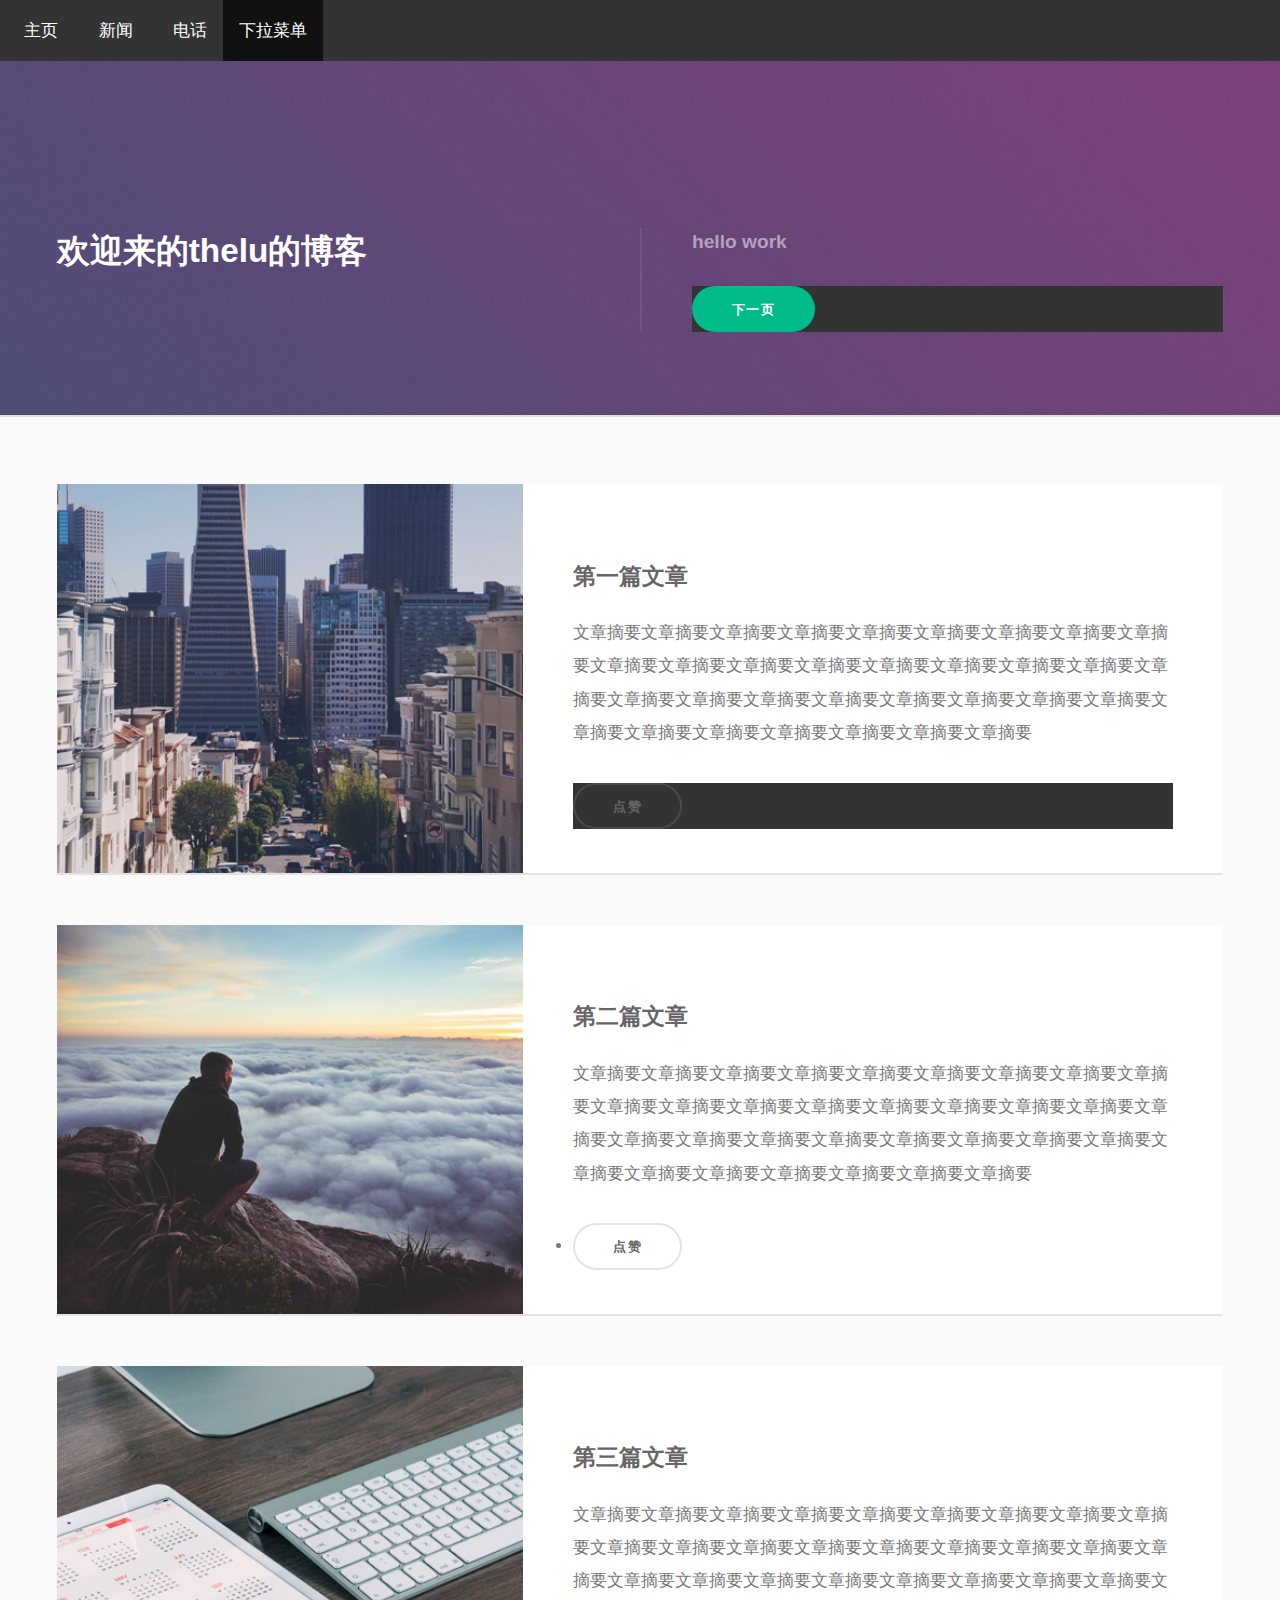
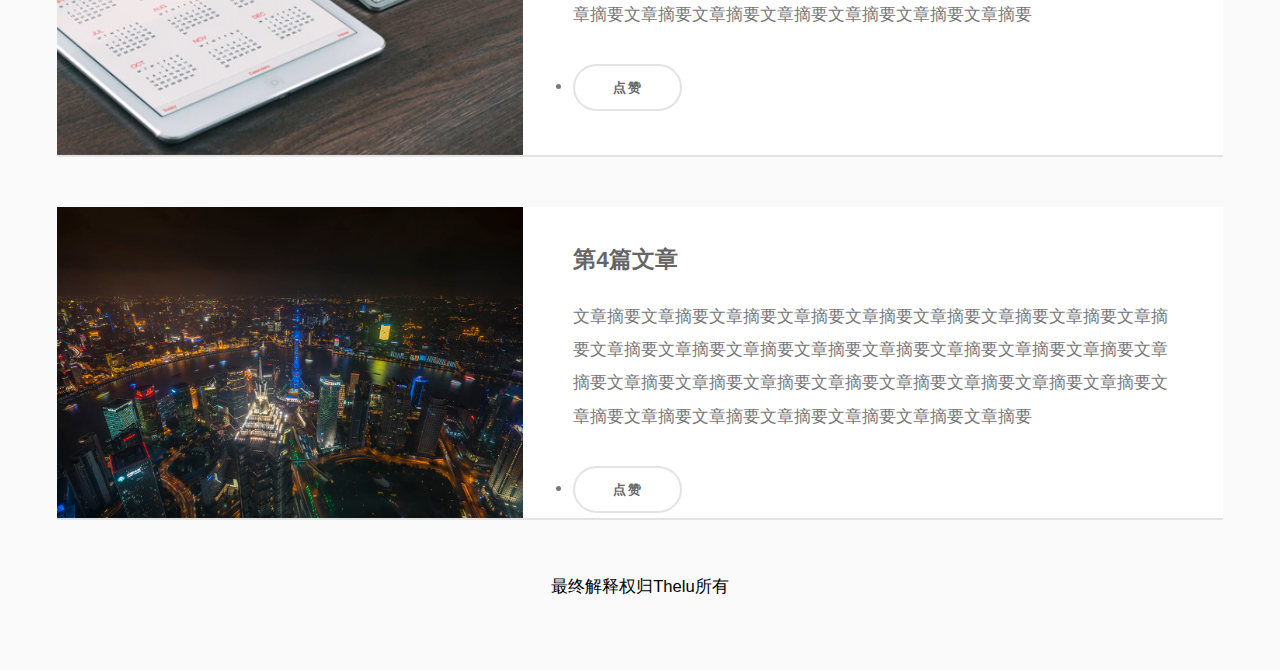
==== commit 1bee566d: "Update index.html" ====
--- a/index.html
+++ b/index.html
@@ -5,7 +5,7 @@
 <meta charset="utf-8" />
 <meta name="viewport" content="width=device-width, initial-scale=1" />
 <!--[if lte IE 8]><script src="assets/js/ie/html5shiv.js"></script><![endif]-->
-<link rel="stylesheet" href="assets/css/main.css" />
+<link rel="stylesheet" href="./assets/css/main.css" />
 <!--[if lte IE 9]><link rel="stylesheet" href="assets/css/ie9.css" /><![endif]-->
 </head>
 <body>
@@ -91,7 +91,7 @@
 		<section>
 			<p>hello work</p>
 			<ul class="actions">
-				<li><a href="#" class="button special">go</a></li>
+				<li><a href="aa.html" class="button special">下一页</a></li>
 			</ul>
 		</section>
 	</div>
@@ -155,4 +155,4 @@
 
 
 </body>
-</html>+</html>
